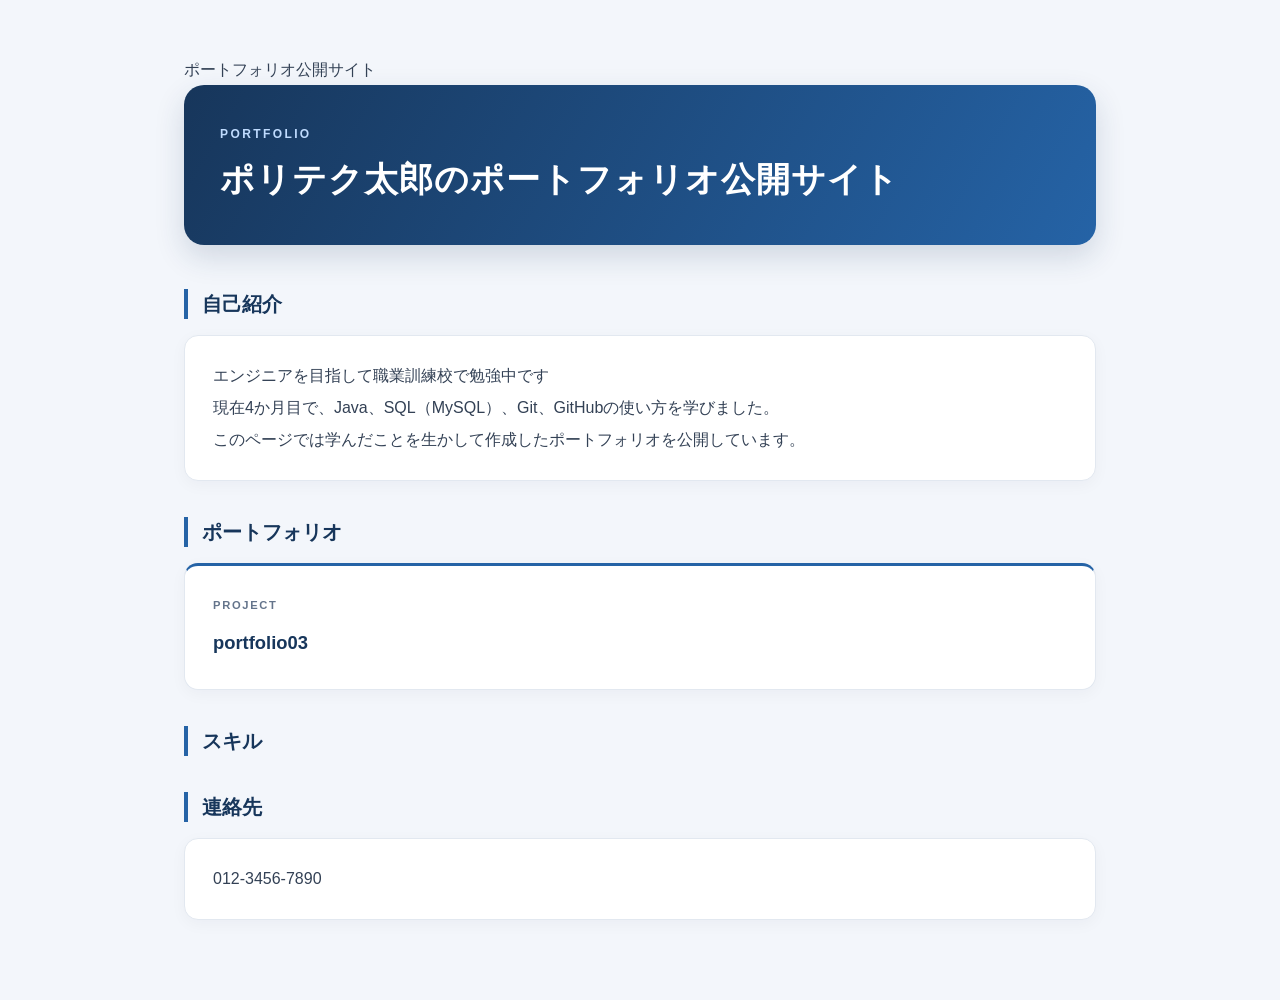
==== index.html @ 70c01f6a "add: スキル、連絡先の追加 ポートフォリオの下記にスキルと連絡先を追加した" ====
<!DOCTYPE html>
<html lang="ja">
<head>
    <meta charset="UTF-8">
    <meta name="viewport" content="width=device-width, initial-scale=1.0">
	<link rel="stylesheet" href="css/style.css"
    <title>ポートフォリオ公開サイト</title>
</head>
<body>
    <h1>ポリテク太郎のポートフォリオ公開サイト</h1>
    <h2>自己紹介</h2>
    <p>
        エンジニアを目指して職業訓練校で勉強中です<br>
        現在4か月目で、Java、SQL（MySQL）、Git、GitHubの使い方を学びました。<br>
        このページでは学んだことを生かして作成したポートフォリオを公開しています。
    </p>
    <h2>ポートフォリオ</h2>
    <p class="portfolio-card">portfolio03</p>
	<h2>スキル</h2>
	<h2>連絡先</h2>
	<p>012-3456-7890</p>
</body>
</html>
---- css/style.css ----
@charset "UTF-8";
/* 余白や枠線を含めて、要素のサイズを計算する */
* {
    box-sizing: border-box;
}

/* ページ全体の背景 */
html {
    min-height: 100%;
    background-color: #f3f6fb;
}

/* コンテンツを中央に配置する */
body {
    max-width: 960px;
    margin: 0 auto;
    padding: 56px 24px 80px;

    font-family: "Segoe UI", "Hiragino Kaku Gothic ProN",
        "Yu Gothic", Meiryo, sans-serif;

    color: #334155;
    line-height: 1.8;
    overflow-wrap: anywhere;
}

/* サイトのタイトル */
h1 {
    margin: 0 0 44px;
    padding: 40px 36px;
    border-radius: 20px;

    background: linear-gradient(120deg, #17365b, #2563a6);
    box-shadow: 0 12px 30px rgba(23, 54, 91, 0.16);

    color: #ffffff;
    font-size: clamp(1.5rem, 3.5vw, 2.1rem);
    line-height: 1.5;
    letter-spacing: 0.03em;
}

/* タイトルの上に添える小さなラベル */
h1::before {
    content: "PORTFOLIO";
    display: block;
    margin-bottom: 12px;

    color: #bfdbfe;
    font-size: 0.75rem;
    font-weight: 600;
    letter-spacing: 0.2em;
}

/* 「自己紹介」「ポートフォリオ」の見出し */
h2 {
    margin: 36px 0 16px;
    padding-left: 14px;
    border-left: 4px solid #2563a6;

    color: #17365b;
    font-size: 1.25rem;
    line-height: 1.5;
}

/* 本文を白いカードとして表示する */
p {
    margin: 0;
    padding: 24px 28px;

    border: 1px solid #e2e8f0;
    border-radius: 14px;
    background-color: #ffffff;
    box-shadow: 0 4px 16px rgba(15, 23, 42, 0.04);

    line-height: 2;
}

/* 作品紹介用のカード */
.portfolio-card {
    padding: 28px;
    border-top: 3px solid #2563a6;

    color: #17365b;
    font-size: 1.15rem;
    font-weight: 700;
}

/* 作品名の上に添える小さなラベル */
.portfolio-card::before {
    content: "PROJECT";
    display: block;
    margin-bottom: 8px;

    color: #64748b;
    font-size: 0.7rem;
    font-weight: 600;
    letter-spacing: 0.15em;
}

/* リンクを追加した場合の見た目 */
a {
    color: #1d5c9f;
    text-decoration-thickness: 1px;
    text-underline-offset: 4px;
}

/* リンクにマウスを乗せたとき */
a:hover {
    color: #123b68;
    text-decoration-thickness: 2px;
}

/* キーボードでリンクを選択したとき */
a:focus-visible {
    outline: 3px solid #2563a6;
    outline-offset: 5px;
}

/* スマートフォンなど、画面が狭い場合 */
@media (max-width: 600px) {
    body {
        padding: 28px 16px 48px;
    }

    h1 {
        margin-bottom: 32px;
        padding: 28px 20px;
        border-radius: 16px;
    }

    h2 {
        margin-top: 28px;
        font-size: 1.1rem;
    }

    p,
    .portfolio-card {
        padding: 20px;
    }
}
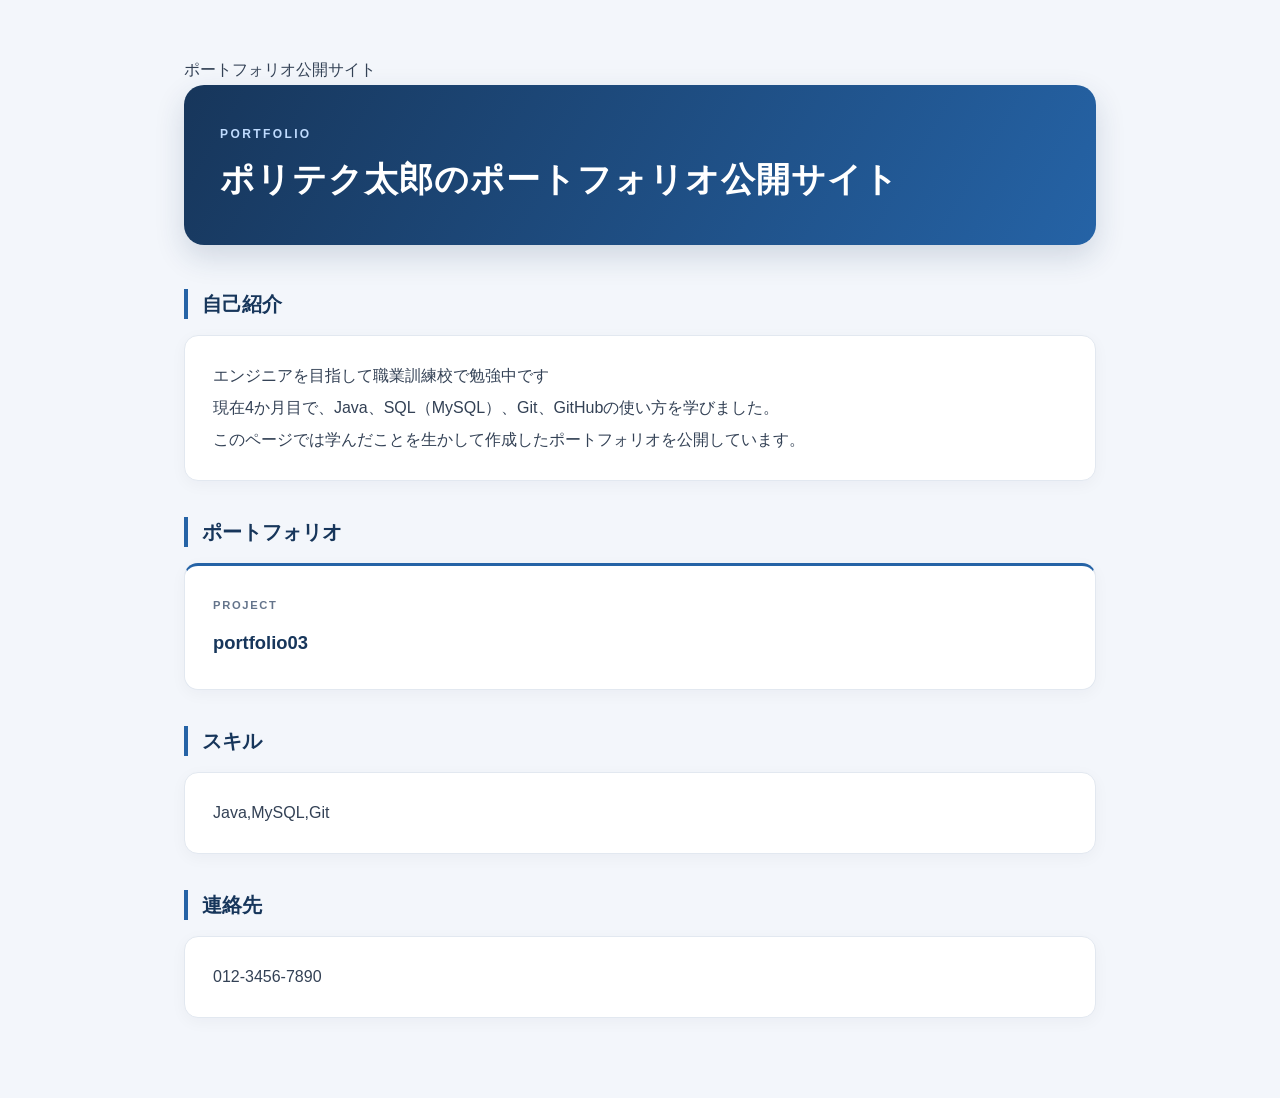
==== commit 27091f27: "Merge pull request #2 from meraku08-maker/src/add Src/add" ====
--- a/index.html
+++ b/index.html
@@ -17,6 +17,7 @@
     <h2>ポートフォリオ</h2>
     <p class="portfolio-card">portfolio03</p>
 	<h2>スキル</h2>
+	<p>Java,MySQL,Git</p>
 	<h2>連絡先</h2>
 	<p>012-3456-7890</p>
 </body>
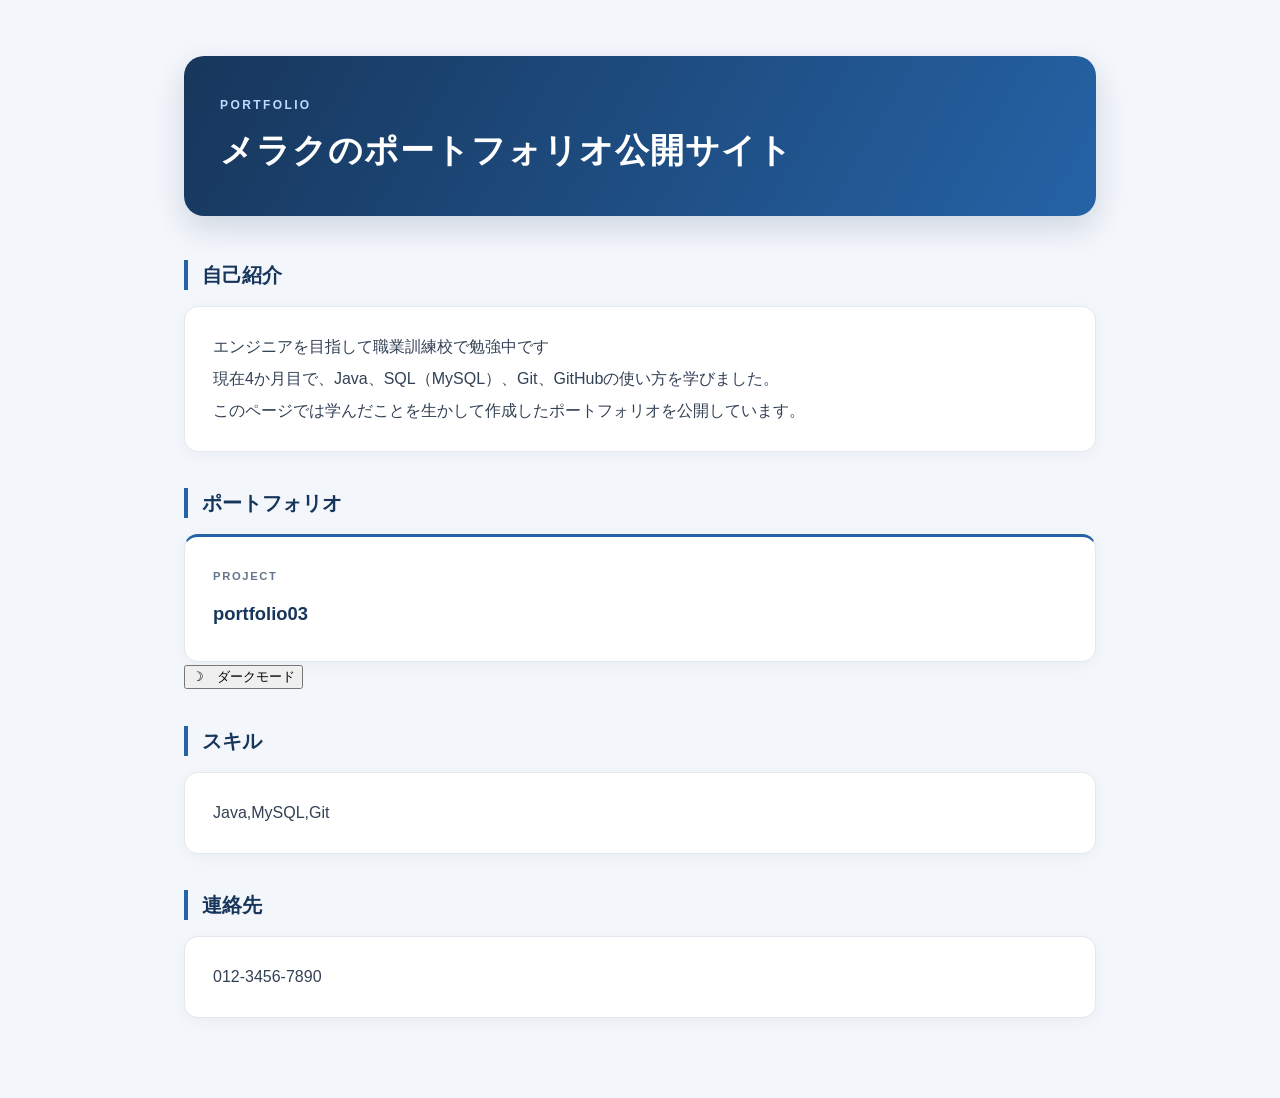
==== commit 3cfc2e60: "Merge pull request #3 from meraku08-maker/src/add feat: JSの追加" ====
--- a/index.html
+++ b/index.html
@@ -3,12 +3,13 @@
 <head>
     <meta charset="UTF-8">
     <meta name="viewport" content="width=device-width, initial-scale=1.0">
-	<link rel="stylesheet" href="css/style.css"
+	<link rel="stylesheet" href="css/style.css">
+	<script src="js/main.js" defer></script>
     <title>ポートフォリオ公開サイト</title>
 </head>
 <body>
-    <h1>ポリテク太郎のポートフォリオ公開サイト</h1>
-    <h2>自己紹介</h2>
+    <h1>メラクのポートフォリオ公開サイト</h1>
+    <h2 class="reveal">自己紹介</h2>
     <p>
         エンジニアを目指して職業訓練校で勉強中です<br>
         現在4か月目で、Java、SQL（MySQL）、Git、GitHubの使い方を学びました。<br>
@@ -16,6 +17,12 @@
     </p>
     <h2>ポートフォリオ</h2>
     <p class="portfolio-card">portfolio03</p>
+	<button id="themeToggle"
+	class="theme-toggle"
+	type="button"
+	aria-pressed="false">
+	☽　ダークモード
+</button>
 	<h2>スキル</h2>
 	<p>Java,MySQL,Git</p>
 	<h2>連絡先</h2>
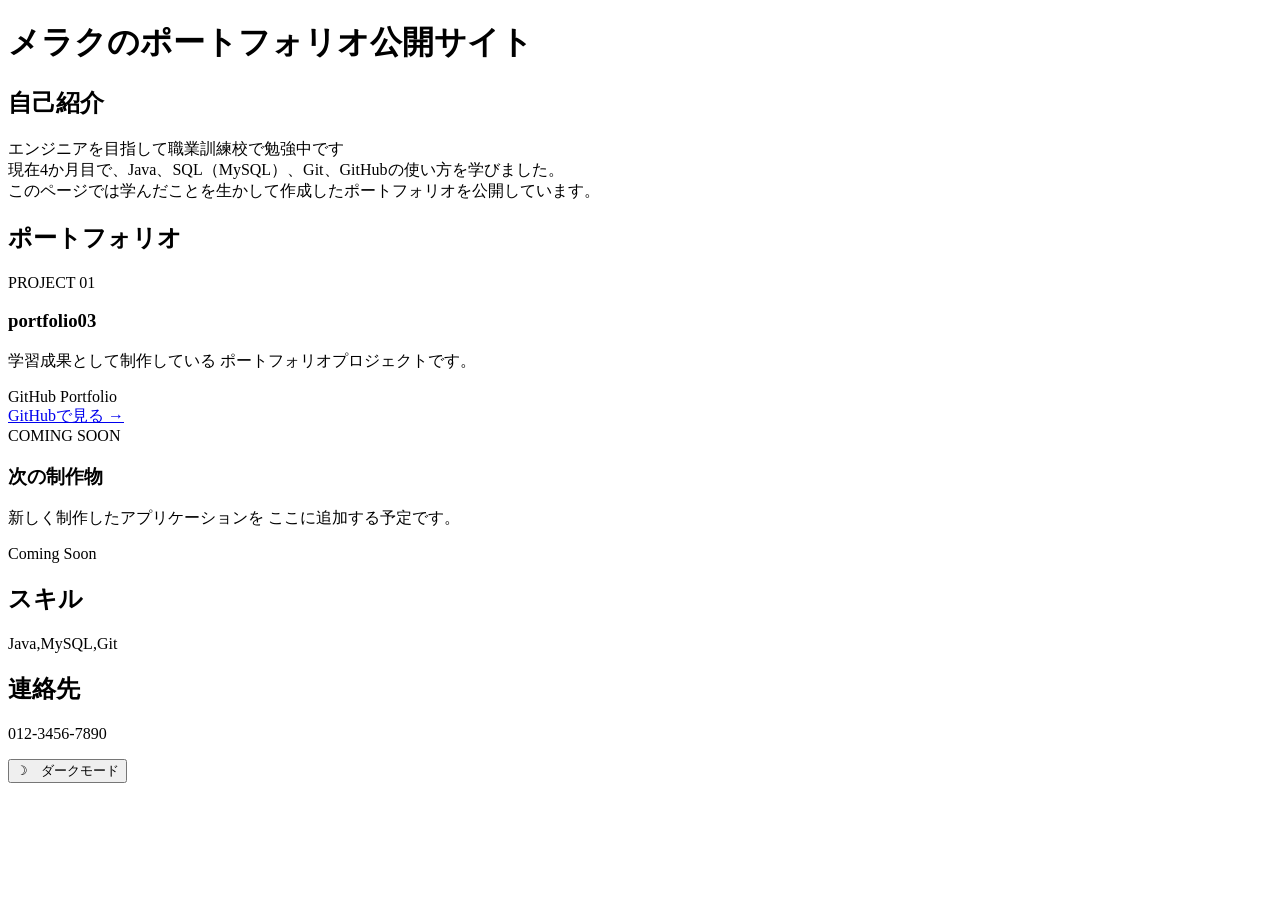
==== commit da249a31: "feat: ポートフォリオ一覧のカード化" ====
--- a/index.html
+++ b/index.html
@@ -1,31 +1,73 @@
 <!DOCTYPE html>
 <html lang="ja">
+
 <head>
-    <meta charset="UTF-8">
-    <meta name="viewport" content="width=device-width, initial-scale=1.0">
+	<meta charset="UTF-8">
+	<meta name="viewport" content="width=device-width, initial-scale=1.0">
 	<link rel="stylesheet" href="css/style.css">
 	<script src="js/main.js" defer></script>
-    <title>ポートフォリオ公開サイト</title>
+	<title>ポートフォリオ公開サイト</title>
 </head>
+
 <body>
-    <h1>メラクのポートフォリオ公開サイト</h1>
-    <h2 class="reveal">自己紹介</h2>
-    <p>
-        エンジニアを目指して職業訓練校で勉強中です<br>
-        現在4か月目で、Java、SQL（MySQL）、Git、GitHubの使い方を学びました。<br>
-        このページでは学んだことを生かして作成したポートフォリオを公開しています。
-    </p>
-    <h2>ポートフォリオ</h2>
-    <p class="portfolio-card">portfolio03</p>
-	<button id="themeToggle"
-	class="theme-toggle"
-	type="button"
-	aria-pressed="false">
-	☽　ダークモード
-</button>
+	<h1>メラクのポートフォリオ公開サイト</h1>
+	<h2 class="reveal">自己紹介</h2>
+	<p>
+		エンジニアを目指して職業訓練校で勉強中です<br>
+		現在4か月目で、Java、SQL（MySQL）、Git、GitHubの使い方を学びました。<br>
+		このページでは学んだことを生かして作成したポートフォリオを公開しています。
+	</p>
+	<h2 class="reveal">ポートフォリオ</h2>
+	<div class="portfolio-grid">
+		<!-- 作品1：portfolio03 -->
+		<article class="portfolio-card reveal">
+			<div class="portfolio-image">
+				<span>PROJECT 01</span>
+			</div>
+			<div class="portfolio-content">
+				<h3>portfolio03</h3>
+				<p class="portfolio-description">
+					学習成果として制作している
+					ポートフォリオプロジェクトです。
+				</p>
+				<div class="portfolio-tags">
+					<span>GitHub</span>
+					<span>Portfolio</span>
+				</div>
+				<a class="portfolio-link" href="https://github.com/meraku08-maker/portfolio03" target="_blank"
+					rel="noopener noreferrer">
+					GitHubで見る →
+				</a>
+			</div>
+		</article>
+
+		<!-- 作品2：今後追加予定 -->
+		<article class="portfolio-card reveal">
+			<div class="portfolio-image portfolio-image-next">
+				<span>COMING SOON</span>
+			</div>
+			<div class="portfolio-content">
+				<h3>次の制作物</h3>
+				<p class="portfolio-description">
+					新しく制作したアプリケーションを
+					ここに追加する予定です。
+				</p>
+				<div class="portfolio-tags">
+					<span>Coming Soon</span>
+				</div>
+			</div>
+		</article>
+	</div>
 	<h2>スキル</h2>
 	<p>Java,MySQL,Git</p>
 	<h2>連絡先</h2>
 	<p>012-3456-7890</p>
+
+	<button id="themeToggle" class="theme-toggle" type="button" aria-pressed="false">
+		☽　ダークモード
+	</button>
+
+
 </body>
-</html>
+
+</html>
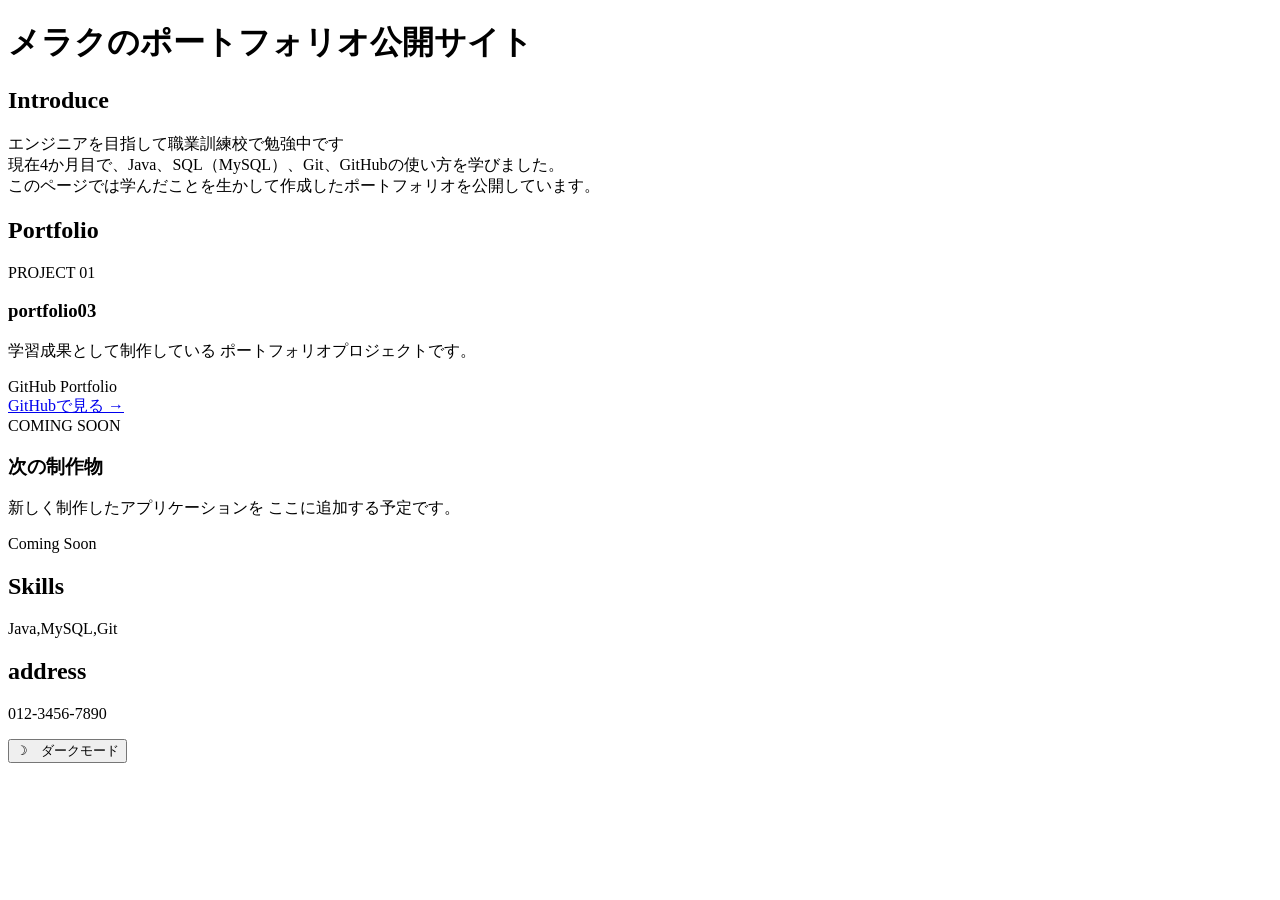
==== commit 9b30c370: "Merge pull request #6 from meraku08-maker/docs/up-date-README Docs/up date readme" ====
--- a/index.html
+++ b/index.html
@@ -11,13 +11,13 @@
 
 <body>
 	<h1>メラクのポートフォリオ公開サイト</h1>
-	<h2 class="reveal">自己紹介</h2>
+	<h2 class="reveal">Introduce</h2>
 	<p>
 		エンジニアを目指して職業訓練校で勉強中です<br>
 		現在4か月目で、Java、SQL（MySQL）、Git、GitHubの使い方を学びました。<br>
 		このページでは学んだことを生かして作成したポートフォリオを公開しています。
 	</p>
-	<h2 class="reveal">ポートフォリオ</h2>
+	<h2 class="reveal">Portfolio</h2>
 	<div class="portfolio-grid">
 		<!-- 作品1：portfolio03 -->
 		<article class="portfolio-card reveal">
@@ -58,9 +58,9 @@
 			</div>
 		</article>
 	</div>
-	<h2>スキル</h2>
+	<h2>Skills</h2>
 	<p>Java,MySQL,Git</p>
-	<h2>連絡先</h2>
+	<h2>address</h2>
 	<p>012-3456-7890</p>
 
 	<button id="themeToggle" class="theme-toggle" type="button" aria-pressed="false">
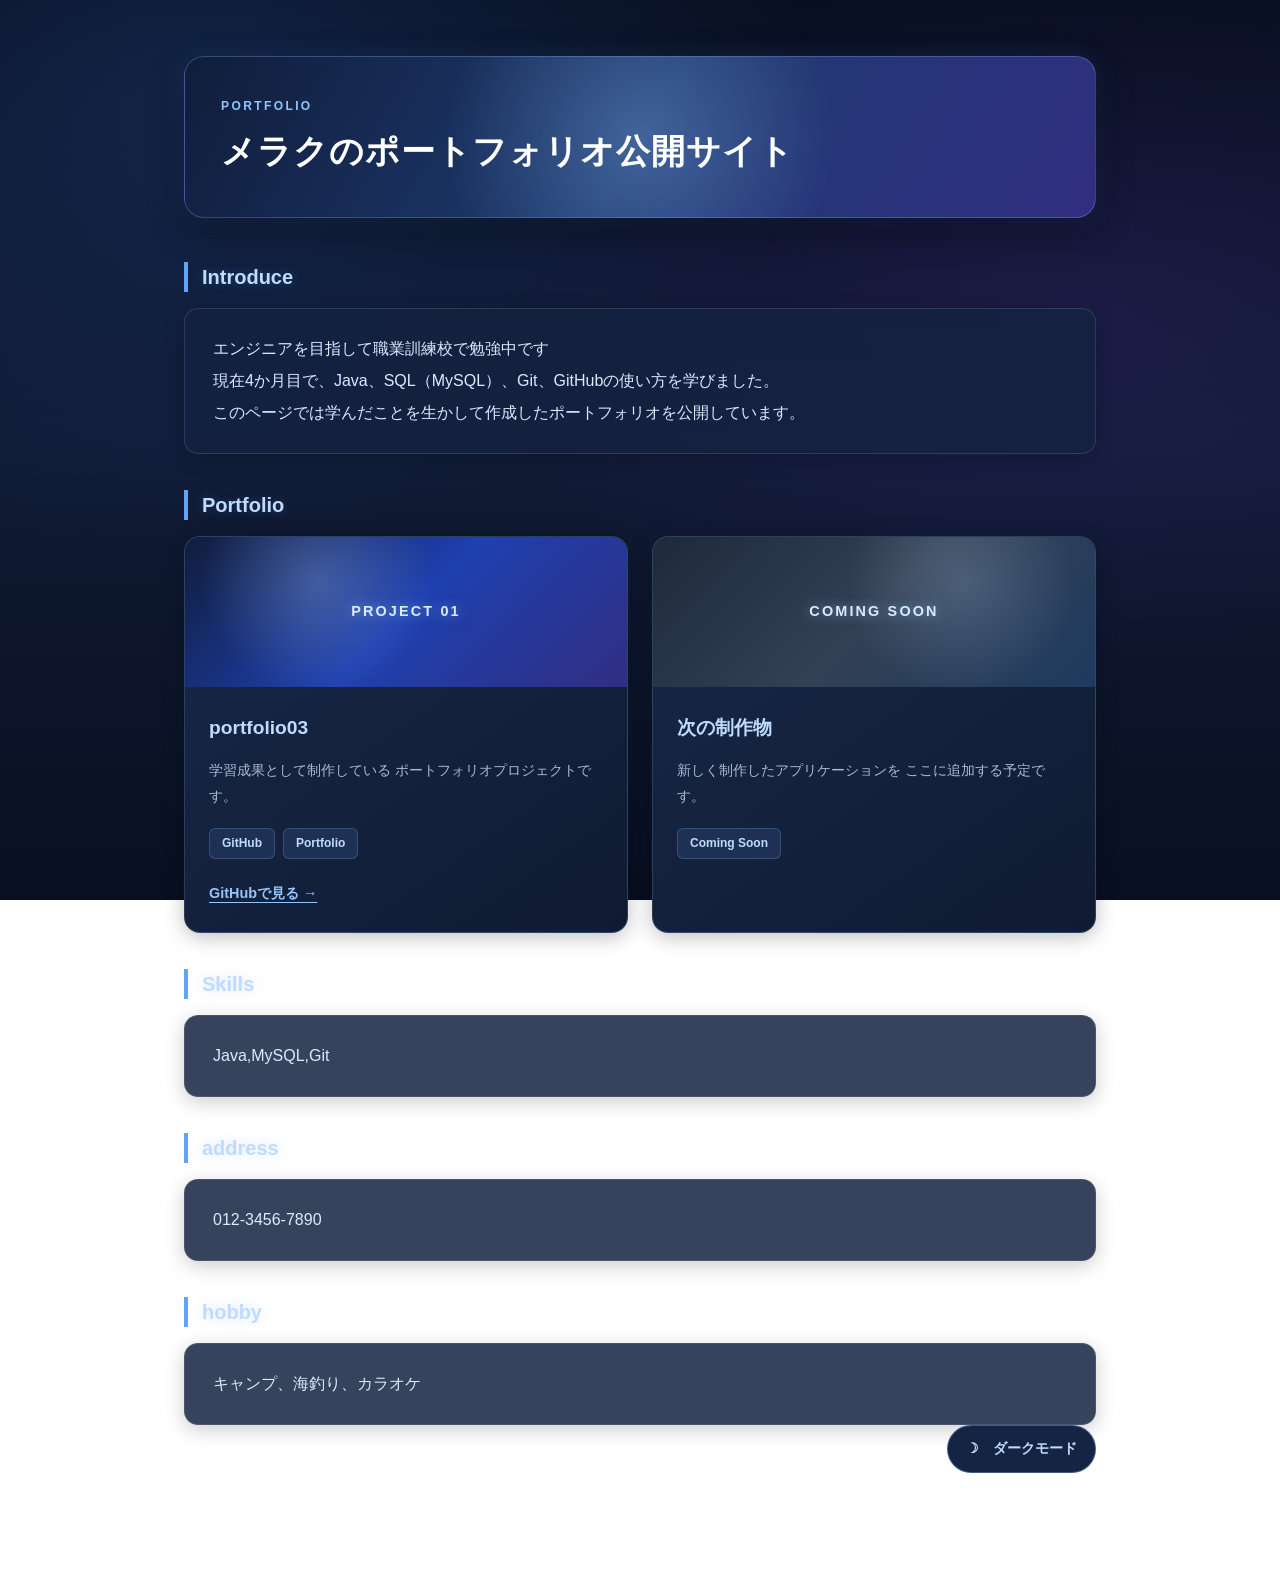
==== commit 02479aff: "Merge pull request #7 from meraku08-maker/feat/HTML docs: インデックスに趣味を入れた" ====
--- a/index.html
+++ b/index.html
@@ -62,6 +62,9 @@
 	<p>Java,MySQL,Git</p>
 	<h2>address</h2>
 	<p>012-3456-7890</p>
+	<h2>hobby</h2>
+	<p>キャンプ、海釣り、カラオケ</p>
+	
 
 	<button id="themeToggle" class="theme-toggle" type="button" aria-pressed="false">
 		☽　ダークモード
--- a/css/style.css
+++ b/css/style.css
@@ -0,0 +1,433 @@
+
+/* ==========================================
+   夜空をイメージしたポートフォリオデザイン
+   ========================================== */
+
+/* 余白や枠線を含めてサイズを計算 */
+* {
+    box-sizing: border-box;
+}
+
+/* ページ全体の背景 */
+html {
+    min-height: 100%;
+    background:
+        radial-gradient(ellipse at 15% 10%, rgba(59, 130, 246, 0.16), transparent 40%),
+        radial-gradient(ellipse at 85% 35%, rgba(124, 58, 237, 0.12), transparent 42%),
+        linear-gradient(180deg, #080f20 0%, #101b35 50%, #080f20 100%);
+    background-attachment: fixed;
+}
+
+/* コンテンツ */
+body {
+    max-width: 960px;
+    margin: 0 auto;
+    padding: 56px 24px 80px;
+    font-family: "Segoe UI", "Hiragino Kaku Gothic ProN",
+        "Yu Gothic", Meiryo, sans-serif;
+    color: #dbeafe;
+    line-height: 1.8;
+    overflow-wrap: anywhere;
+}
+
+/* サイトタイトル */
+h1 {
+    margin: 0 0 44px;
+    padding: 40px 36px;
+    border: 1px solid rgba(147, 197, 253, 0.25);
+    border-radius: 20px;
+    background:
+        radial-gradient(circle at var(--mouse-x, 50%) var(--mouse-y, 50%),
+            rgba(147, 197, 253, 0.3), transparent 42%),
+        linear-gradient(120deg, #101d3b, #1e3a70, #312e81);
+    box-shadow:
+        0 12px 35px rgba(0, 0, 0, 0.35),
+        0 0 25px rgba(96, 165, 250, 0.12);
+    color: #ffffff;
+    font-size: clamp(1.5rem, 3.5vw, 2.1rem);
+    line-height: 1.5;
+    letter-spacing: 0.03em;
+}
+
+/* PORTFOLIOラベル */
+h1::before {
+    content: "PORTFOLIO";
+    display: block;
+    margin-bottom: 12px;
+    color: #93c5fd;
+    font-size: 0.75rem;
+    font-weight: 600;
+    letter-spacing: 0.2em;
+}
+
+/* 見出し */
+h2 {
+    margin: 36px 0 16px;
+    padding-left: 14px;
+    border-left: 4px solid #60a5fa;
+    color: #bfdbfe;
+    font-size: 1.25rem;
+    line-height: 1.5;
+    text-shadow: 0 0 12px rgba(96, 165, 250, 0.25);
+}
+
+/* 本文カード */
+p {
+    margin: 0;
+    padding: 24px 28px;
+    border: 1px solid rgba(148, 163, 184, 0.2);
+    border-radius: 14px;
+    background: rgba(21, 35, 65, 0.85);
+    box-shadow: 0 5px 20px rgba(0, 0, 0, 0.2);
+    color: #dbeafe;
+    line-height: 2;
+}
+
+/* 作品紹介カード */
+.portfolio-card {
+    padding: 28px;
+    border-top: 3px solid #60a5fa;
+    color: #bfdbfe;
+    font-size: 1.15rem;
+    font-weight: 700;
+}
+
+/* PROJECTラベル */
+.portfolio-card::before {
+    content: "PROJECT";
+    display: block;
+    margin-bottom: 8px;
+    color: #93c5fd;
+    font-size: 0.7rem;
+    font-weight: 600;
+    letter-spacing: 0.15em;
+}
+
+/* リンク */
+a {
+    color: #93c5fd;
+    text-decoration-thickness: 1px;
+    text-underline-offset: 4px;
+}
+
+a:hover {
+    color: #c4b5fd;
+    text-shadow: 0 0 10px rgba(167, 139, 250, 0.5);
+    text-decoration-thickness: 2px;
+}
+
+a:focus-visible {
+    outline: 3px solid #60a5fa;
+    outline-offset: 5px;
+}
+
+/* スマートフォン対応 */
+@media (max-width: 600px) {
+    body {
+        padding: 28px 16px 48px;
+    }
+
+    h1 {
+        margin-bottom: 32px;
+        padding: 28px 20px;
+        border-radius: 16px;
+    }
+
+    h2 {
+        margin-top: 28px;
+        font-size: 1.1rem;
+    }
+
+    p,
+    .portfolio-card {
+        padding: 20px;
+    }
+}
+
+/* ==========================================
+   JavaScript と組み合わせた演出
+   ========================================== */
+
+/* テーマ切り替えボタン */
+.theme-toggle {
+    display: block;
+    margin: 0 0 18px auto;
+    padding: 10px 18px;
+    border: 1px solid rgba(147, 197, 253, 0.35);
+    border-radius: 999px;
+    background: #152443;
+    color: #bfdbfe;
+    font: inherit;
+    font-size: 0.9rem;
+    font-weight: 700;
+    cursor: pointer;
+    transition: background-color 0.2s, transform 0.2s;
+}
+
+.theme-toggle:hover {
+    background-color: #243b68;
+    transform: translateY(-2px);
+    box-shadow: 0 0 15px rgba(96, 165, 250, 0.2);
+}
+
+.theme-toggle:focus-visible {
+    outline: 3px solid #60a5fa;
+    outline-offset: 3px;
+}
+
+/* 画面内に入ると表示 */
+.js-enabled .reveal {
+    opacity: 0;
+    transform: translateY(22px);
+    transition: opacity 0.7s ease, transform 0.7s ease;
+}
+
+.js-enabled .reveal.is-visible {
+    opacity: 1;
+    transform: translateY(0);
+}
+
+/* カードの浮き上がり */
+.portfolio-card {
+    transition: box-shadow 0.25s ease, transform 0.25s ease,
+        opacity 0.7s ease;
+}
+
+.portfolio-card.is-visible:hover {
+    transform: translateY(-5px);
+    box-shadow: 0 12px 32px rgba(96, 165, 250, 0.18);
+}
+
+/* ダークモード */
+html.dark {
+    background:
+        radial-gradient(ellipse at 15% 10%, rgba(59, 130, 246, 0.13), transparent 40%),
+        linear-gradient(180deg, #030712, #080f20 60%, #030712);
+}
+
+.dark body {
+    color: #dbeafe;
+}
+
+.dark h2 {
+    color: #bfdbfe;
+    border-left-color: #818cf8;
+}
+
+.dark p {
+    background-color: #101b30;
+    color: #e2e8f0;
+    border-color: #334155;
+    box-shadow: 0 5px 18px rgba(0, 0, 0, 0.35);
+}
+
+.dark .portfolio-card {
+    border-top-color: #818cf8;
+}
+
+.dark .portfolio-card::before {
+    color: #a5b4fc;
+}
+
+.dark .theme-toggle {
+    color: #e2e8f0;
+    background-color: #111c33;
+    border-color: #475569;
+}
+
+.dark .theme-toggle:hover {
+    background-color: #263653;
+}
+
+.dark a {
+    color: #93c5fd;
+}
+
+/* アニメーション軽減設定 */
+@media (prefers-reduced-motion: reduce) {
+    .js-enabled .reveal {
+        opacity: 1;
+        transform: none;
+        transition: none;
+    }
+
+    .theme-toggle,
+    .portfolio-card {
+        transition: none;
+    }
+
+    .theme-toggle:hover,
+    .portfolio-card.is-visible:hover {
+        transform: none;
+    }
+}
+
+/* ==========================================
+   ポートフォリオ一覧
+   ========================================== */
+
+/* カードを横並びにする */
+.portfolio-grid {
+    display: grid;
+    grid-template-columns: repeat(2, minmax(0, 1fr));
+    gap: 24px;
+}
+
+/* カード全体 */
+.portfolio-grid .portfolio-card {
+    padding: 0;
+    overflow: hidden;
+    background: linear-gradient(145deg, #172847, #101b32);
+    border: 1px solid rgba(147, 197, 253, 0.2);
+    border-radius: 16px;
+    box-shadow: 0 4px 20px rgba(0, 0, 0, 0.25);
+    color: #dbeafe;
+    font-size: 1rem;
+    font-weight: normal;
+    transition:
+        transform 0.25s ease,
+        box-shadow 0.25s ease,
+        opacity 0.7s ease;
+}
+
+/* PROJECT表示を無効化 */
+.portfolio-grid .portfolio-card::before {
+    content: none;
+}
+
+/* ホバー演出 */
+.portfolio-grid .portfolio-card:hover {
+    transform: translateY(-5px);
+    box-shadow:
+        0 12px 32px rgba(0, 0, 0, 0.35),
+        0 0 20px rgba(96, 165, 250, 0.18);
+}
+
+/* カード上部の画像領域 */
+.portfolio-image {
+    display: flex;
+    align-items: center;
+    justify-content: center;
+    height: 150px;
+    background:
+        radial-gradient(circle at 30% 30%, rgba(191, 219, 254, 0.25), transparent 35%),
+        linear-gradient(135deg, #101d3b, #1e40af, #312e81);
+    color: #dbeafe;
+    font-size: 0.9rem;
+    font-weight: 700;
+    letter-spacing: 0.15em;
+    text-shadow: 0 0 12px rgba(147, 197, 253, 0.6);
+}
+
+/* 制作予定カード */
+.portfolio-image-next {
+    background:
+        radial-gradient(circle at 70% 30%, rgba(191, 219, 254, 0.2), transparent 35%),
+        linear-gradient(135deg, #1e293b, #334155, #1e3a5f);
+}
+
+/* カード本文 */
+.portfolio-content {
+    padding: 24px;
+}
+
+.portfolio-content h3 {
+    margin: 0 0 12px;
+    color: #bfdbfe;
+    font-size: 1.2rem;
+}
+
+/* 作品説明 */
+.portfolio-grid .portfolio-description {
+    margin: 0 0 18px;
+    padding: 0;
+    border: none;
+    border-radius: 0;
+    background: transparent;
+    box-shadow: none;
+    color: #a9bad3;
+    font-size: 0.9rem;
+    font-weight: normal;
+    line-height: 1.8;
+}
+
+/* 使用技術タグ */
+.portfolio-tags {
+    display: flex;
+    flex-wrap: wrap;
+    gap: 8px;
+    margin-bottom: 20px;
+}
+
+.portfolio-tags span {
+    padding: 4px 12px;
+    border: 1px solid rgba(147, 197, 253, 0.2);
+    border-radius: 6px;
+    background: #1e3154;
+    color: #bfdbfe;
+    font-size: 0.75rem;
+    font-weight: 600;
+}
+
+/* GitHubリンク */
+.portfolio-link {
+    display: inline-block;
+    color: #93c5fd;
+    font-size: 0.9rem;
+    font-weight: 700;
+}
+
+/* ==========================================
+   ダークモード対応
+   ========================================== */
+
+.dark .portfolio-grid .portfolio-card {
+    background: linear-gradient(145deg, #0c172b, #101b30);
+    border-color: rgba(129, 140, 248, 0.25);
+    color: #e2e8f0;
+}
+
+.dark .portfolio-content h3 {
+    color: #c4b5fd;
+}
+
+.dark .portfolio-grid .portfolio-description {
+    background: transparent;
+    color: #cbd5e1;
+    box-shadow: none;
+}
+
+.dark .portfolio-tags span {
+    background: #172554;
+    border-color: rgba(129, 140, 248, 0.25);
+    color: #c7d2fe;
+}
+
+/* ==========================================
+   レスポンシブ対応
+   ========================================== */
+
+@media (max-width: 600px) {
+    .portfolio-grid {
+        grid-template-columns: 1fr;
+    }
+
+    .portfolio-image {
+        height: 130px;
+    }
+
+    .portfolio-content {
+        padding: 20px;
+    }
+}
+
+/* アニメーション軽減設定 */
+@media (prefers-reduced-motion: reduce) {
+    .portfolio-grid .portfolio-card {
+        transition: none;
+    }
+
+    .portfolio-grid .portfolio-card:hover {
+        transform: none;
+    }
+}
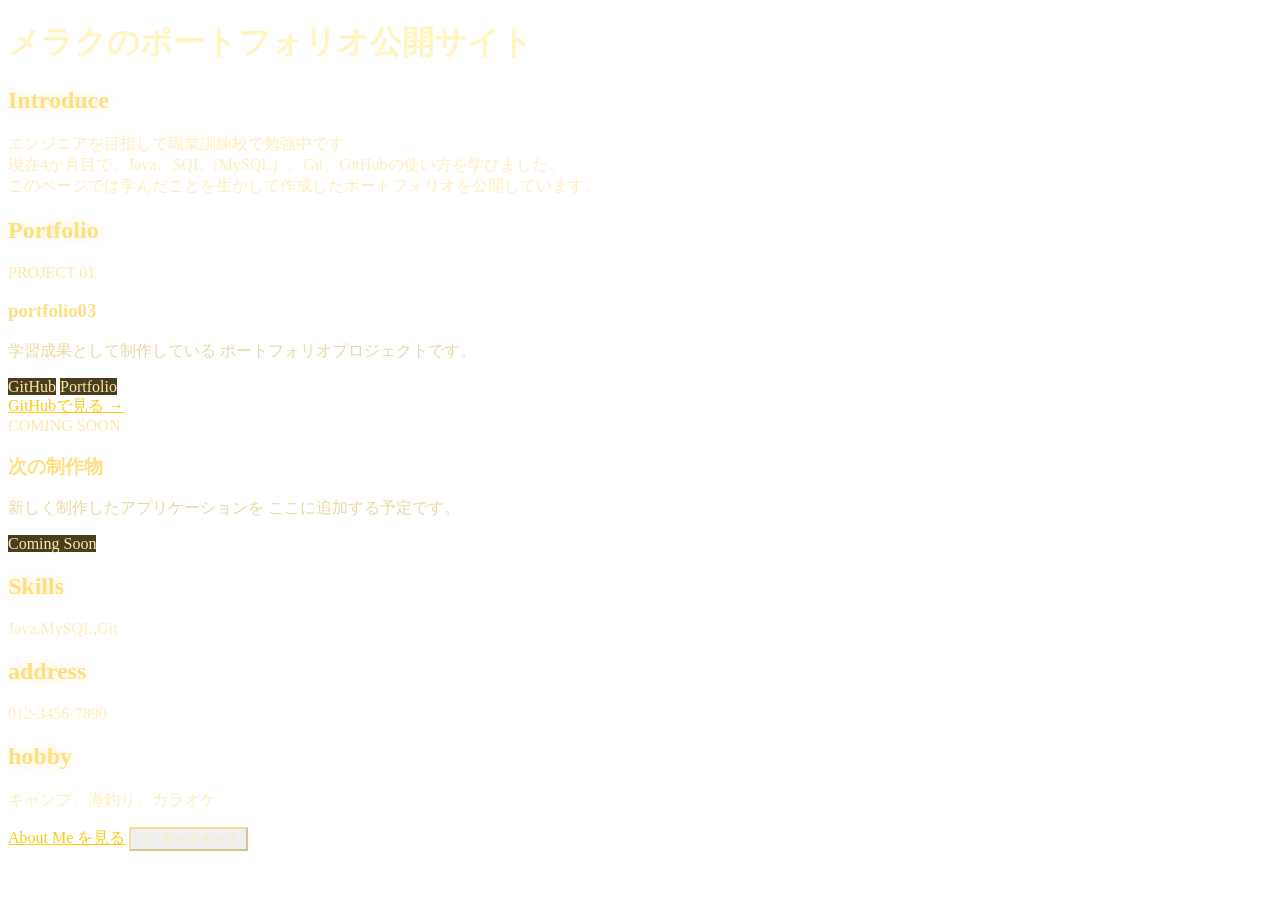
==== commit ee164ec9: "feat: AboutMeを追加" ====
--- a/index.html
+++ b/index.html
@@ -64,7 +64,7 @@
 	<p>012-3456-7890</p>
 	<h2>hobby</h2>
 	<p>キャンプ、海釣り、カラオケ</p>
-	
+	<a href="aboutme.html">About Me を見る</a>
 
 	<button id="themeToggle" class="theme-toggle" type="button" aria-pressed="false">
 		☽　ダークモード
--- a/css/style.css
+++ b/css/style.css
@@ -1,433 +1,110 @@
 
 /* ==========================================
-   夜空をイメージしたポートフォリオデザイン
+   夜空デザイン：ゴールド文字カラー
    ========================================== */
 
-/* 余白や枠線を含めてサイズを計算 */
-* {
-    box-sizing: border-box;
+/* 基本文字 */
+body {
+    color: #ffe9a8;
 }
 
-/* ページ全体の背景 */
-html {
-    min-height: 100%;
-    background:
-        radial-gradient(ellipse at 15% 10%, rgba(59, 130, 246, 0.16), transparent 40%),
-        radial-gradient(ellipse at 85% 35%, rgba(124, 58, 237, 0.12), transparent 42%),
-        linear-gradient(180deg, #080f20 0%, #101b35 50%, #080f20 100%);
-    background-attachment: fixed;
-}
-
-/* コンテンツ */
-body {
-    max-width: 960px;
-    margin: 0 auto;
-    padding: 56px 24px 80px;
-    font-family: "Segoe UI", "Hiragino Kaku Gothic ProN",
-        "Yu Gothic", Meiryo, sans-serif;
-    color: #dbeafe;
-    line-height: 1.8;
-    overflow-wrap: anywhere;
-}
-
-/* サイトタイトル */
+/* メインタイトル */
 h1 {
-    margin: 0 0 44px;
-    padding: 40px 36px;
-    border: 1px solid rgba(147, 197, 253, 0.25);
-    border-radius: 20px;
-    background:
-        radial-gradient(circle at var(--mouse-x, 50%) var(--mouse-y, 50%),
-            rgba(147, 197, 253, 0.3), transparent 42%),
-        linear-gradient(120deg, #101d3b, #1e3a70, #312e81);
-    box-shadow:
-        0 12px 35px rgba(0, 0, 0, 0.35),
-        0 0 25px rgba(96, 165, 250, 0.12);
-    color: #ffffff;
-    font-size: clamp(1.5rem, 3.5vw, 2.1rem);
-    line-height: 1.5;
-    letter-spacing: 0.03em;
-}
-
-/* PORTFOLIOラベル */
-h1::before {
-    content: "PORTFOLIO";
-    display: block;
-    margin-bottom: 12px;
-    color: #93c5fd;
-    font-size: 0.75rem;
-    font-weight: 600;
-    letter-spacing: 0.2em;
+    color: #fff4c2;
 }
 
 /* 見出し */
 h2 {
-    margin: 36px 0 16px;
-    padding-left: 14px;
-    border-left: 4px solid #60a5fa;
-    color: #bfdbfe;
-    font-size: 1.25rem;
-    line-height: 1.5;
-    text-shadow: 0 0 12px rgba(96, 165, 250, 0.25);
+    color: #ffdf80;
+    border-left-color: #facc15;
+    text-shadow: 0 0 12px rgba(250, 204, 21, 0.25);
 }
 
-/* 本文カード */
+/* 本文 */
 p {
-    margin: 0;
-    padding: 24px 28px;
-    border: 1px solid rgba(148, 163, 184, 0.2);
-    border-radius: 14px;
-    background: rgba(21, 35, 65, 0.85);
-    box-shadow: 0 5px 20px rgba(0, 0, 0, 0.2);
-    color: #dbeafe;
-    line-height: 2;
+    color: #ffedbd;
 }
 
-/* 作品紹介カード */
+/* 作品カード */
 .portfolio-card {
-    padding: 28px;
-    border-top: 3px solid #60a5fa;
-    color: #bfdbfe;
-    font-size: 1.15rem;
-    font-weight: 700;
+    color: #ffe9a8;
+}
+
+/* 作品タイトル */
+.portfolio-content h3 {
+    color: #ffdf80;
+}
+
+/* 作品説明 */
+.portfolio-grid .portfolio-description {
+    color: #e9d9a5;
+}
+
+/* リンク */
+a,
+.portfolio-link {
+    color: #facc15;
+}
+
+a:hover {
+    color: #fff1a8;
+    text-shadow: 0 0 12px rgba(250, 204, 21, 0.65);
+}
+
+/* 使用技術タグ */
+.portfolio-tags span {
+    color: #ffe9a8;
+    background: #493d20;
+    border-color: rgba(250, 204, 21, 0.3);
 }
 
 /* PROJECTラベル */
 .portfolio-card::before {
-    content: "PROJECT";
-    display: block;
-    margin-bottom: 8px;
-    color: #93c5fd;
-    font-size: 0.7rem;
-    font-weight: 600;
-    letter-spacing: 0.15em;
+    color: #eabf55;
 }
 
-/* リンク */
-a {
-    color: #93c5fd;
-    text-decoration-thickness: 1px;
-    text-underline-offset: 4px;
-}
-
-a:hover {
-    color: #c4b5fd;
-    text-shadow: 0 0 10px rgba(167, 139, 250, 0.5);
-    text-decoration-thickness: 2px;
-}
-
-a:focus-visible {
-    outline: 3px solid #60a5fa;
-    outline-offset: 5px;
-}
-
-/* スマートフォン対応 */
-@media (max-width: 600px) {
-    body {
-        padding: 28px 16px 48px;
-    }
-
-    h1 {
-        margin-bottom: 32px;
-        padding: 28px 20px;
-        border-radius: 16px;
-    }
-
-    h2 {
-        margin-top: 28px;
-        font-size: 1.1rem;
-    }
-
-    p,
-    .portfolio-card {
-        padding: 20px;
-    }
-}
-
-/* ==========================================
-   JavaScript と組み合わせた演出
-   ========================================== */
-
-/* テーマ切り替えボタン */
+/* ボタン */
 .theme-toggle {
-    display: block;
-    margin: 0 0 18px auto;
-    padding: 10px 18px;
-    border: 1px solid rgba(147, 197, 253, 0.35);
-    border-radius: 999px;
-    background: #152443;
-    color: #bfdbfe;
-    font: inherit;
-    font-size: 0.9rem;
-    font-weight: 700;
-    cursor: pointer;
-    transition: background-color 0.2s, transform 0.2s;
+    color: #ffe9a8;
+    border-color: rgba(250, 204, 21, 0.4);
 }
 
 .theme-toggle:hover {
-    background-color: #243b68;
-    transform: translateY(-2px);
-    box-shadow: 0 0 15px rgba(96, 165, 250, 0.2);
-}
-
-.theme-toggle:focus-visible {
-    outline: 3px solid #60a5fa;
-    outline-offset: 3px;
-}
-
-/* 画面内に入ると表示 */
-.js-enabled .reveal {
-    opacity: 0;
-    transform: translateY(22px);
-    transition: opacity 0.7s ease, transform 0.7s ease;
-}
-
-.js-enabled .reveal.is-visible {
-    opacity: 1;
-    transform: translateY(0);
-}
-
-/* カードの浮き上がり */
-.portfolio-card {
-    transition: box-shadow 0.25s ease, transform 0.25s ease,
-        opacity 0.7s ease;
-}
-
-.portfolio-card.is-visible:hover {
-    transform: translateY(-5px);
-    box-shadow: 0 12px 32px rgba(96, 165, 250, 0.18);
+    color: #fff4c2;
+    background-color: #493d20;
 }
 
 /* ダークモード */
-html.dark {
-    background:
-        radial-gradient(ellipse at 15% 10%, rgba(59, 130, 246, 0.13), transparent 40%),
-        linear-gradient(180deg, #030712, #080f20 60%, #030712);
-}
-
 .dark body {
-    color: #dbeafe;
+    color: #ffe9a8;
 }
 
 .dark h2 {
-    color: #bfdbfe;
-    border-left-color: #818cf8;
+    color: #ffdf80;
+    border-left-color: #facc15;
 }
 
 .dark p {
-    background-color: #101b30;
-    color: #e2e8f0;
-    border-color: #334155;
-    box-shadow: 0 5px 18px rgba(0, 0, 0, 0.35);
+    color: #ffedbd;
 }
 
-.dark .portfolio-card {
-    border-top-color: #818cf8;
+.dark .portfolio-content h3 {
+    color: #ffdf80;
 }
 
-.dark .portfolio-card::before {
-    color: #a5b4fc;
+.dark .portfolio-grid .portfolio-description {
+    color: #e9d9a5;
+}
+
+.dark .portfolio-tags span {
+    background: #493d20;
+    color: #ffe9a8;
+}
+
+.dark a {
+    color: #facc15;
 }
 
 .dark .theme-toggle {
-    color: #e2e8f0;
-    background-color: #111c33;
-    border-color: #475569;
+    color: #ffe9a8;
 }
-
-.dark .theme-toggle:hover {
-    background-color: #263653;
-}
-
-.dark a {
-    color: #93c5fd;
-}
-
-/* アニメーション軽減設定 */
-@media (prefers-reduced-motion: reduce) {
-    .js-enabled .reveal {
-        opacity: 1;
-        transform: none;
-        transition: none;
-    }
-
-    .theme-toggle,
-    .portfolio-card {
-        transition: none;
-    }
-
-    .theme-toggle:hover,
-    .portfolio-card.is-visible:hover {
-        transform: none;
-    }
-}
-
-/* ==========================================
-   ポートフォリオ一覧
-   ========================================== */
-
-/* カードを横並びにする */
-.portfolio-grid {
-    display: grid;
-    grid-template-columns: repeat(2, minmax(0, 1fr));
-    gap: 24px;
-}
-
-/* カード全体 */
-.portfolio-grid .portfolio-card {
-    padding: 0;
-    overflow: hidden;
-    background: linear-gradient(145deg, #172847, #101b32);
-    border: 1px solid rgba(147, 197, 253, 0.2);
-    border-radius: 16px;
-    box-shadow: 0 4px 20px rgba(0, 0, 0, 0.25);
-    color: #dbeafe;
-    font-size: 1rem;
-    font-weight: normal;
-    transition:
-        transform 0.25s ease,
-        box-shadow 0.25s ease,
-        opacity 0.7s ease;
-}
-
-/* PROJECT表示を無効化 */
-.portfolio-grid .portfolio-card::before {
-    content: none;
-}
-
-/* ホバー演出 */
-.portfolio-grid .portfolio-card:hover {
-    transform: translateY(-5px);
-    box-shadow:
-        0 12px 32px rgba(0, 0, 0, 0.35),
-        0 0 20px rgba(96, 165, 250, 0.18);
-}
-
-/* カード上部の画像領域 */
-.portfolio-image {
-    display: flex;
-    align-items: center;
-    justify-content: center;
-    height: 150px;
-    background:
-        radial-gradient(circle at 30% 30%, rgba(191, 219, 254, 0.25), transparent 35%),
-        linear-gradient(135deg, #101d3b, #1e40af, #312e81);
-    color: #dbeafe;
-    font-size: 0.9rem;
-    font-weight: 700;
-    letter-spacing: 0.15em;
-    text-shadow: 0 0 12px rgba(147, 197, 253, 0.6);
-}
-
-/* 制作予定カード */
-.portfolio-image-next {
-    background:
-        radial-gradient(circle at 70% 30%, rgba(191, 219, 254, 0.2), transparent 35%),
-        linear-gradient(135deg, #1e293b, #334155, #1e3a5f);
-}
-
-/* カード本文 */
-.portfolio-content {
-    padding: 24px;
-}
-
-.portfolio-content h3 {
-    margin: 0 0 12px;
-    color: #bfdbfe;
-    font-size: 1.2rem;
-}
-
-/* 作品説明 */
-.portfolio-grid .portfolio-description {
-    margin: 0 0 18px;
-    padding: 0;
-    border: none;
-    border-radius: 0;
-    background: transparent;
-    box-shadow: none;
-    color: #a9bad3;
-    font-size: 0.9rem;
-    font-weight: normal;
-    line-height: 1.8;
-}
-
-/* 使用技術タグ */
-.portfolio-tags {
-    display: flex;
-    flex-wrap: wrap;
-    gap: 8px;
-    margin-bottom: 20px;
-}
-
-.portfolio-tags span {
-    padding: 4px 12px;
-    border: 1px solid rgba(147, 197, 253, 0.2);
-    border-radius: 6px;
-    background: #1e3154;
-    color: #bfdbfe;
-    font-size: 0.75rem;
-    font-weight: 600;
-}
-
-/* GitHubリンク */
-.portfolio-link {
-    display: inline-block;
-    color: #93c5fd;
-    font-size: 0.9rem;
-    font-weight: 700;
-}
-
-/* ==========================================
-   ダークモード対応
-   ========================================== */
-
-.dark .portfolio-grid .portfolio-card {
-    background: linear-gradient(145deg, #0c172b, #101b30);
-    border-color: rgba(129, 140, 248, 0.25);
-    color: #e2e8f0;
-}
-
-.dark .portfolio-content h3 {
-    color: #c4b5fd;
-}
-
-.dark .portfolio-grid .portfolio-description {
-    background: transparent;
-    color: #cbd5e1;
-    box-shadow: none;
-}
-
-.dark .portfolio-tags span {
-    background: #172554;
-    border-color: rgba(129, 140, 248, 0.25);
-    color: #c7d2fe;
-}
-
-/* ==========================================
-   レスポンシブ対応
-   ========================================== */
-
-@media (max-width: 600px) {
-    .portfolio-grid {
-        grid-template-columns: 1fr;
-    }
-
-    .portfolio-image {
-        height: 130px;
-    }
-
-    .portfolio-content {
-        padding: 20px;
-    }
-}
-
-/* アニメーション軽減設定 */
-@media (prefers-reduced-motion: reduce) {
-    .portfolio-grid .portfolio-card {
-        transition: none;
-    }
-
-    .portfolio-grid .portfolio-card:hover {
-        transform: none;
-    }
-}
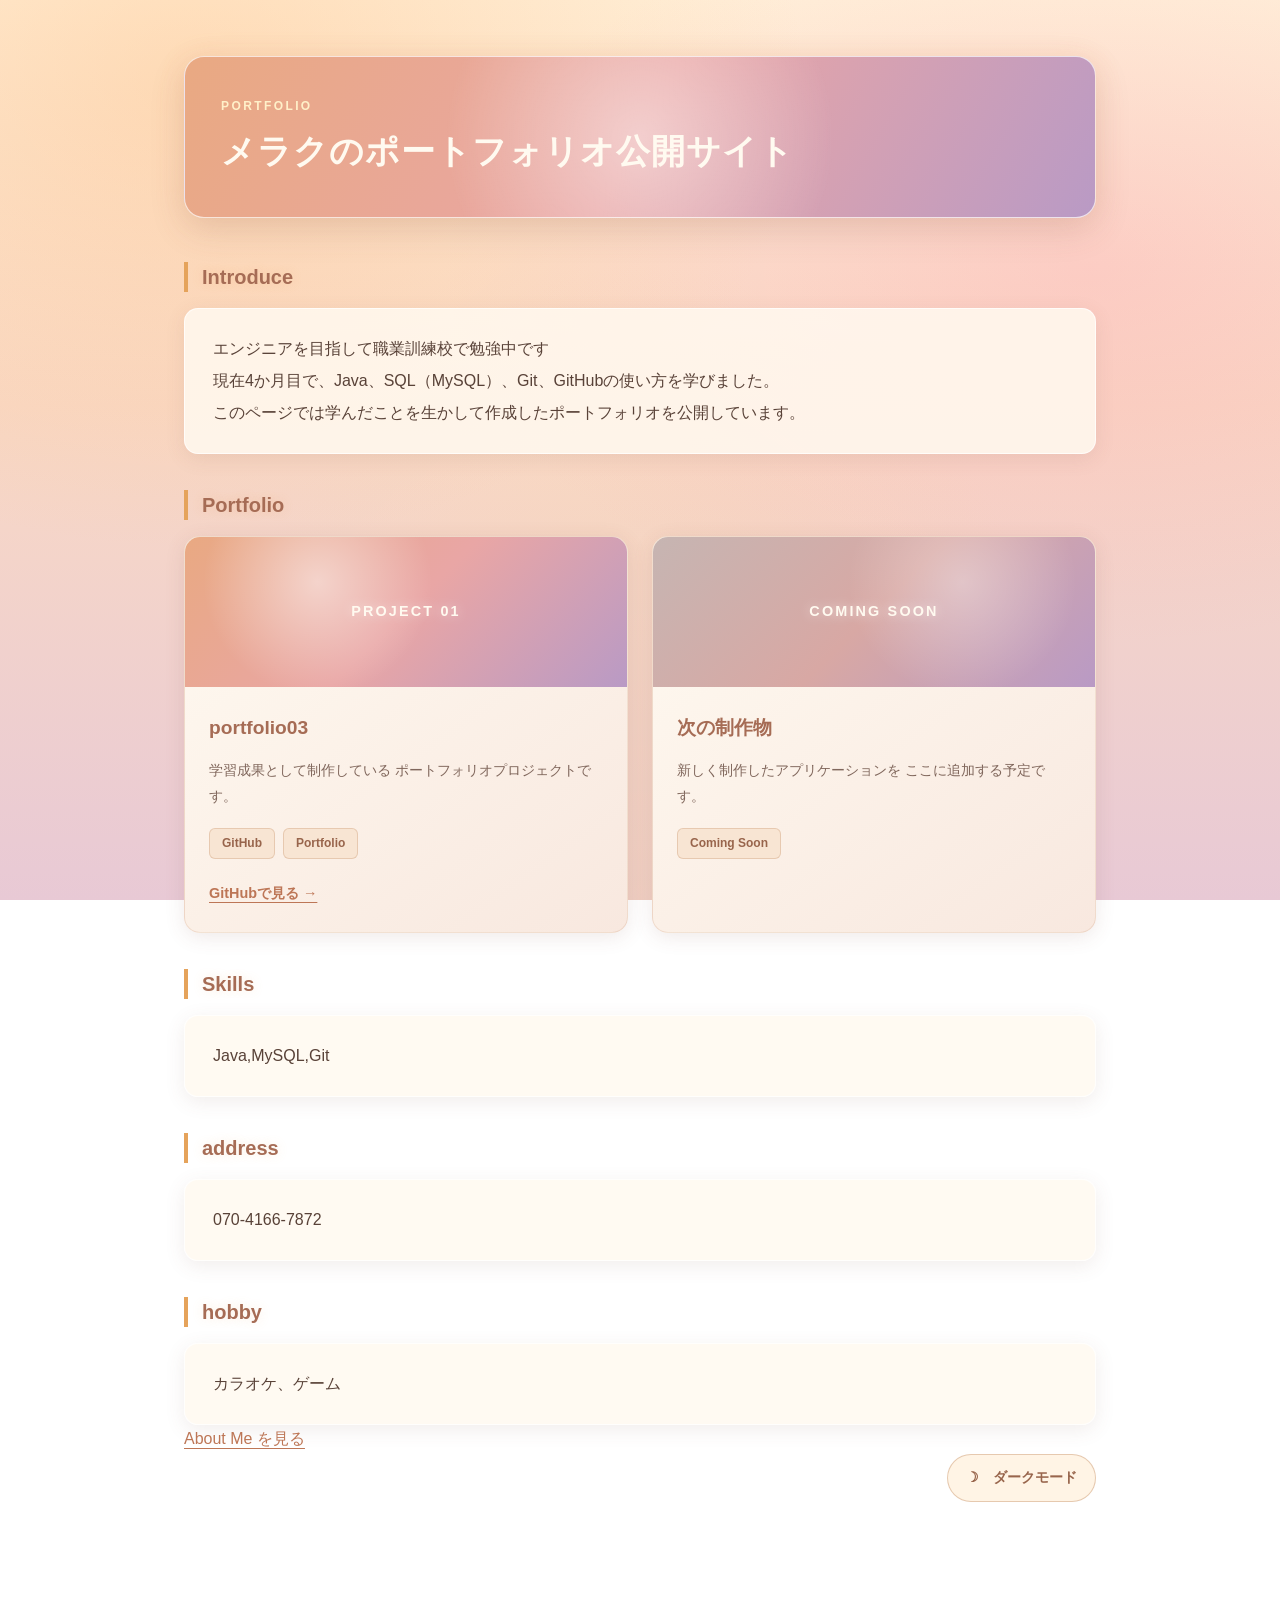
==== commit ffc4acdb: "Merge pull request #12 from meraku08-maker/change/index chore: index aboutme" ====
--- a/index.html
+++ b/index.html
@@ -61,9 +61,10 @@
 	<h2>Skills</h2>
 	<p>Java,MySQL,Git</p>
 	<h2>address</h2>
-	<p>012-3456-7890</p>
+	<p>070-4166-7872</p>
 	<h2>hobby</h2>
-	<p>キャンプ、海釣り、カラオケ</p>
+	<p>カラオケ、ゲーム
+	</p>
 	<a href="aboutme.html">About Me を見る</a>
 
 	<button id="themeToggle" class="theme-toggle" type="button" aria-pressed="false">
--- a/css/style.css
+++ b/css/style.css
@@ -1,110 +1,479 @@
-
-/* ==========================================
-   夜空デザイン：ゴールド文字カラー
-   ========================================== */
-
-/* 基本文字 */
-body {
-    color: #ffe9a8;
-}
-
-/* メインタイトル */
-h1 {
-    color: #fff4c2;
-}
-
-/* 見出し */
-h2 {
-    color: #ffdf80;
-    border-left-color: #facc15;
-    text-shadow: 0 0 12px rgba(250, 204, 21, 0.25);
-}
-
-/* 本文 */
-p {
-    color: #ffedbd;
-}
-
-/* 作品カード */
-.portfolio-card {
-    color: #ffe9a8;
-}
-
-/* 作品タイトル */
-.portfolio-content h3 {
-    color: #ffdf80;
-}
-
-/* 作品説明 */
-.portfolio-grid .portfolio-description {
-    color: #e9d9a5;
-}
-
-/* リンク */
-a,
-.portfolio-link {
-    color: #facc15;
-}
-
-a:hover {
-    color: #fff1a8;
-    text-shadow: 0 0 12px rgba(250, 204, 21, 0.65);
-}
-
-/* 使用技術タグ */
-.portfolio-tags span {
-    color: #ffe9a8;
-    background: #493d20;
-    border-color: rgba(250, 204, 21, 0.3);
-}
-
-/* PROJECTラベル */
-.portfolio-card::before {
-    color: #eabf55;
-}
-
-/* ボタン */
-.theme-toggle {
-    color: #ffe9a8;
-    border-color: rgba(250, 204, 21, 0.4);
-}
-
-.theme-toggle:hover {
-    color: #fff4c2;
-    background-color: #493d20;
-}
-
-/* ダークモード */
-.dark body {
-    color: #ffe9a8;
-}
-
-.dark h2 {
-    color: #ffdf80;
-    border-left-color: #facc15;
-}
-
-.dark p {
-    color: #ffedbd;
-}
-
-.dark .portfolio-content h3 {
-    color: #ffdf80;
-}
-
-.dark .portfolio-grid .portfolio-description {
-    color: #e9d9a5;
-}
-
-.dark .portfolio-tags span {
-    background: #493d20;
-    color: #ffe9a8;
-}
-
-.dark a {
-    color: #facc15;
-}
-
-.dark .theme-toggle {
-    color: #ffe9a8;
-}
+
+/* ==========================================
+   共通設定
+   ========================================== */
+
+* {
+    box-sizing: border-box;
+}
+
+/* ==========================================
+   ライトモード：夜明け
+   ========================================== */
+
+html {
+    min-height: 100%;
+    background:
+        radial-gradient(ellipse at 15% 10%, rgba(255, 183, 120, 0.35), transparent 40%),
+        radial-gradient(ellipse at 85% 30%, rgba(255, 143, 171, 0.25), transparent 42%),
+        radial-gradient(ellipse at 50% 100%, rgba(255, 218, 160, 0.35), transparent 50%),
+        linear-gradient(180deg, #fff0d9 0%, #f9d9c5 45%, #e8c9d5 100%);
+    background-attachment: fixed;
+}
+
+body {
+    max-width: 960px;
+    margin: 0 auto;
+    padding: 56px 24px 80px;
+    font-family: "Segoe UI", "Hiragino Kaku Gothic ProN",
+        "Yu Gothic", Meiryo, sans-serif;
+    color: #594238;
+    line-height: 1.8;
+    overflow-wrap: anywhere;
+}
+
+/* メインタイトル */
+
+h1 {
+    margin: 0 0 44px;
+    padding: 40px 36px;
+    border: 1px solid rgba(255, 255, 255, 0.7);
+    border-radius: 20px;
+    background:
+        radial-gradient(circle at var(--mouse-x, 50%) var(--mouse-y, 50%),
+            rgba(255, 255, 255, 0.45), transparent 42%),
+        linear-gradient(120deg, #e9a982, #e9a6a5, #b99ac5);
+    box-shadow:
+        0 12px 35px rgba(120, 76, 67, 0.16),
+        0 0 25px rgba(255, 190, 140, 0.2);
+    color: #fffaf0;
+    font-size: clamp(1.5rem, 3.5vw, 2.1rem);
+    line-height: 1.5;
+    letter-spacing: 0.03em;
+}
+
+h1::before {
+    content: "PORTFOLIO";
+    display: block;
+    margin-bottom: 12px;
+    color: #fff0c9;
+    font-size: 0.75rem;
+    font-weight: 600;
+    letter-spacing: 0.2em;
+}
+
+/* 見出し */
+
+h2 {
+    margin: 36px 0 16px;
+    padding-left: 14px;
+    border-left: 4px solid #e5a35b;
+    color: #a66c55;
+    font-size: 1.25rem;
+    line-height: 1.5;
+    text-shadow: 0 0 12px rgba(229, 163, 91, 0.2);
+}
+
+/* 本文 */
+
+p {
+    margin: 0;
+    padding: 24px 28px;
+    border: 1px solid rgba(255, 255, 255, 0.7);
+    border-radius: 14px;
+    background: rgba(255, 250, 240, 0.85);
+    box-shadow: 0 5px 20px rgba(120, 76, 67, 0.1);
+    color: #594238;
+    line-height: 2;
+}
+
+/* 作品紹介 */
+
+.portfolio-card {
+    padding: 28px;
+    border-top: 3px solid #e5a35b;
+    color: #805b49;
+    font-size: 1.15rem;
+    font-weight: 700;
+}
+
+.portfolio-card::before {
+    content: "PROJECT";
+    display: block;
+    margin-bottom: 8px;
+    color: #c28b59;
+    font-size: 0.7rem;
+    font-weight: 600;
+    letter-spacing: 0.15em;
+}
+
+/* リンク */
+
+a {
+    color: #bd7656;
+    text-decoration-thickness: 1px;
+    text-underline-offset: 4px;
+}
+
+a:hover {
+    color: #d18b9e;
+    text-shadow: 0 0 10px rgba(209, 139, 158, 0.4);
+    text-decoration-thickness: 2px;
+}
+
+a:focus-visible {
+    outline: 3px solid #e5a35b;
+    outline-offset: 5px;
+}
+
+/* ==========================================
+   テーマ切り替え
+   ========================================== */
+
+.theme-toggle {
+    display: block;
+    margin: 0 0 18px auto;
+    padding: 10px 18px;
+    border: 1px solid rgba(193, 135, 94, 0.4);
+    border-radius: 999px;
+    background: #fff4e5;
+    color: #98654c;
+    font: inherit;
+    font-size: 0.9rem;
+    font-weight: 700;
+    cursor: pointer;
+    transition: background-color 0.2s, transform 0.2s;
+}
+
+.theme-toggle:hover {
+    background-color: #f9dfc7;
+    transform: translateY(-2px);
+    box-shadow: 0 0 15px rgba(229, 163, 91, 0.2);
+}
+
+.theme-toggle:focus-visible {
+    outline: 3px solid #e5a35b;
+    outline-offset: 3px;
+}
+
+/* ==========================================
+   スクロール演出
+   ========================================== */
+
+.js-enabled .reveal {
+    opacity: 0;
+    transform: translateY(22px);
+    transition: opacity 0.7s ease, transform 0.7s ease;
+}
+
+.js-enabled .reveal.is-visible {
+    opacity: 1;
+    transform: translateY(0);
+}
+
+.portfolio-card {
+    transition: box-shadow 0.25s ease, transform 0.25s ease,
+        opacity 0.7s ease;
+}
+
+.portfolio-card.is-visible:hover {
+    transform: translateY(-5px);
+    box-shadow: 0 12px 32px rgba(229, 163, 91, 0.2);
+}
+
+/* ==========================================
+   ポートフォリオ一覧
+   ========================================== */
+
+.portfolio-grid {
+    display: grid;
+    grid-template-columns: repeat(2, minmax(0, 1fr));
+    gap: 24px;
+}
+
+.portfolio-grid .portfolio-card {
+    padding: 0;
+    overflow: hidden;
+    background: linear-gradient(145deg, #fffaf1, #f8e8df);
+    border: 1px solid rgba(193, 135, 94, 0.2);
+    border-radius: 16px;
+    box-shadow: 0 4px 20px rgba(120, 76, 67, 0.12);
+    color: #594238;
+    font-size: 1rem;
+    font-weight: normal;
+    transition:
+        transform 0.25s ease,
+        box-shadow 0.25s ease,
+        opacity 0.7s ease;
+}
+
+.portfolio-grid .portfolio-card::before {
+    content: none;
+}
+
+.portfolio-grid .portfolio-card:hover {
+    transform: translateY(-5px);
+    box-shadow:
+        0 12px 32px rgba(120, 76, 67, 0.16),
+        0 0 20px rgba(229, 163, 91, 0.15);
+}
+
+/* 画像領域 */
+
+.portfolio-image {
+    display: flex;
+    align-items: center;
+    justify-content: center;
+    height: 150px;
+    background:
+        radial-gradient(circle at 30% 30%, rgba(255, 255, 255, 0.5), transparent 35%),
+        linear-gradient(135deg, #e9a982, #e9a6a5, #b99ac5);
+    color: #fffaf0;
+    font-size: 0.9rem;
+    font-weight: 700;
+    letter-spacing: 0.15em;
+    text-shadow: 0 0 12px rgba(255, 255, 255, 0.6);
+}
+
+.portfolio-image-next {
+    background:
+        radial-gradient(circle at 70% 30%, rgba(255, 255, 255, 0.35), transparent 35%),
+        linear-gradient(135deg, #c6b5b2, #d8a8a4, #b99ac5);
+}
+
+/* カード本文 */
+
+.portfolio-content {
+    padding: 24px;
+}
+
+.portfolio-content h3 {
+    margin: 0 0 12px;
+    color: #a66c55;
+    font-size: 1.2rem;
+}
+
+.portfolio-grid .portfolio-description {
+    margin: 0 0 18px;
+    padding: 0;
+    border: none;
+    border-radius: 0;
+    background: transparent;
+    box-shadow: none;
+    color: #80675c;
+    font-size: 0.9rem;
+    font-weight: normal;
+    line-height: 1.8;
+}
+
+/* 技術タグ */
+
+.portfolio-tags {
+    display: flex;
+    flex-wrap: wrap;
+    gap: 8px;
+    margin-bottom: 20px;
+}
+
+.portfolio-tags span {
+    padding: 4px 12px;
+    border: 1px solid rgba(193, 135, 94, 0.3);
+    border-radius: 6px;
+    background: #f8e5d3;
+    color: #98654c;
+    font-size: 0.75rem;
+    font-weight: 600;
+}
+
+.portfolio-link {
+    display: inline-block;
+    color: #bd7656;
+    font-size: 0.9rem;
+    font-weight: 700;
+}
+
+/* ==========================================
+   ダークモード：夜空
+   ========================================== */
+
+html.dark {
+    background:
+        radial-gradient(ellipse at 15% 10%, rgba(59, 130, 246, 0.2), transparent 40%),
+        radial-gradient(ellipse at 85% 35%, rgba(124, 58, 237, 0.16), transparent 42%),
+        radial-gradient(ellipse at 50% 100%, rgba(30, 64, 175, 0.12), transparent 45%),
+        linear-gradient(180deg, #050b19 0%, #101b35 50%, #080f20 100%);
+    background-attachment: fixed;
+}
+
+.dark body {
+    color: #f5e6b8;
+}
+
+/* タイトル */
+
+.dark h1 {
+    border-color: rgba(147, 197, 253, 0.25);
+    background:
+        radial-gradient(circle at var(--mouse-x, 50%) var(--mouse-y, 50%),
+            rgba(147, 197, 253, 0.3), transparent 42%),
+        linear-gradient(120deg, #101d3b, #1e3a70, #312e81);
+    color: #fff4d1;
+    box-shadow:
+        0 12px 35px rgba(0, 0, 0, 0.35),
+        0 0 25px rgba(96, 165, 250, 0.12);
+}
+
+.dark h1::before {
+    color: #facc75;
+}
+
+/* 見出し */
+
+.dark h2 {
+    color: #ffe19a;
+    border-left-color: #facc75;
+    text-shadow: 0 0 12px rgba(250, 204, 117, 0.25);
+}
+
+/* 本文 */
+
+.dark p {
+    background: rgba(21, 35, 65, 0.9);
+    color: #f5e6c4;
+    border-color: rgba(147, 197, 253, 0.18);
+    box-shadow: 0 5px 18px rgba(0, 0, 0, 0.35);
+}
+
+/* 作品カード */
+
+.dark .portfolio-card {
+    color: #ffe9b0;
+    border-top-color: #facc75;
+}
+
+.dark .portfolio-card::before {
+    color: #facc75;
+}
+
+/* ポートフォリオ一覧 */
+
+.dark .portfolio-grid .portfolio-card {
+    background: linear-gradient(145deg, #172847, #0c1429);
+    border-color: rgba(129, 140, 248, 0.25);
+    color: #e2e8f0;
+}
+
+.dark .portfolio-image {
+    background:
+        radial-gradient(circle at 30% 30%, rgba(191, 219, 254, 0.25), transparent 35%),
+        linear-gradient(135deg, #101d3b, #1e40af, #312e81);
+    color: #ffe9b0;
+}
+
+.dark .portfolio-image-next {
+    background:
+        radial-gradient(circle at 70% 30%, rgba(191, 219, 254, 0.2), transparent 35%),
+        linear-gradient(135deg, #1e293b, #334155, #1e3a5f);
+}
+
+.dark .portfolio-content h3 {
+    color: #ffe19a;
+}
+
+.dark .portfolio-grid .portfolio-description {
+    background: transparent;
+    color: #cbd5e1;
+    box-shadow: none;
+}
+
+.dark .portfolio-tags span {
+    background: #28314e;
+    border-color: rgba(250, 204, 117, 0.25);
+    color: #ffe9b0;
+}
+
+/* リンク */
+
+.dark a,
+.dark .portfolio-link {
+    color: #facc75;
+}
+
+.dark a:hover {
+    color: #fff1b8;
+    text-shadow: 0 0 12px rgba(250, 204, 117, 0.55);
+}
+
+/* テーマボタン */
+
+.dark .theme-toggle {
+    color: #ffe9b0;
+    background: #152443;
+    border-color: rgba(250, 204, 117, 0.35);
+}
+
+.dark .theme-toggle:hover {
+    background-color: #293858;
+}
+
+/* ==========================================
+   スマートフォン対応
+   ========================================== */
+
+@media (max-width: 600px) {
+    body {
+        padding: 28px 16px 48px;
+    }
+
+    h1 {
+        margin-bottom: 32px;
+        padding: 28px 20px;
+        border-radius: 16px;
+    }
+
+    h2 {
+        margin-top: 28px;
+        font-size: 1.1rem;
+    }
+
+    p,
+    .portfolio-card {
+        padding: 20px;
+    }
+
+    .portfolio-grid {
+        grid-template-columns: 1fr;
+    }
+
+    .portfolio-image {
+        height: 130px;
+    }
+
+    .portfolio-content {
+        padding: 20px;
+    }
+}
+
+/* ==========================================
+   アニメーション軽減設定
+   ========================================== */
+
+@media (prefers-reduced-motion: reduce) {
+    .js-enabled .reveal {
+        opacity: 1;
+        transform: none;
+        transition: none;
+    }
+
+    .theme-toggle,
+    .portfolio-card,
+    .portfolio-grid .portfolio-card {
+        transition: none;
+    }
+
+    .theme-toggle:hover,
+    .portfolio-card.is-visible:hover,
+    .portfolio-grid .portfolio-card:hover {
+        transform: none;
+    }
+}
